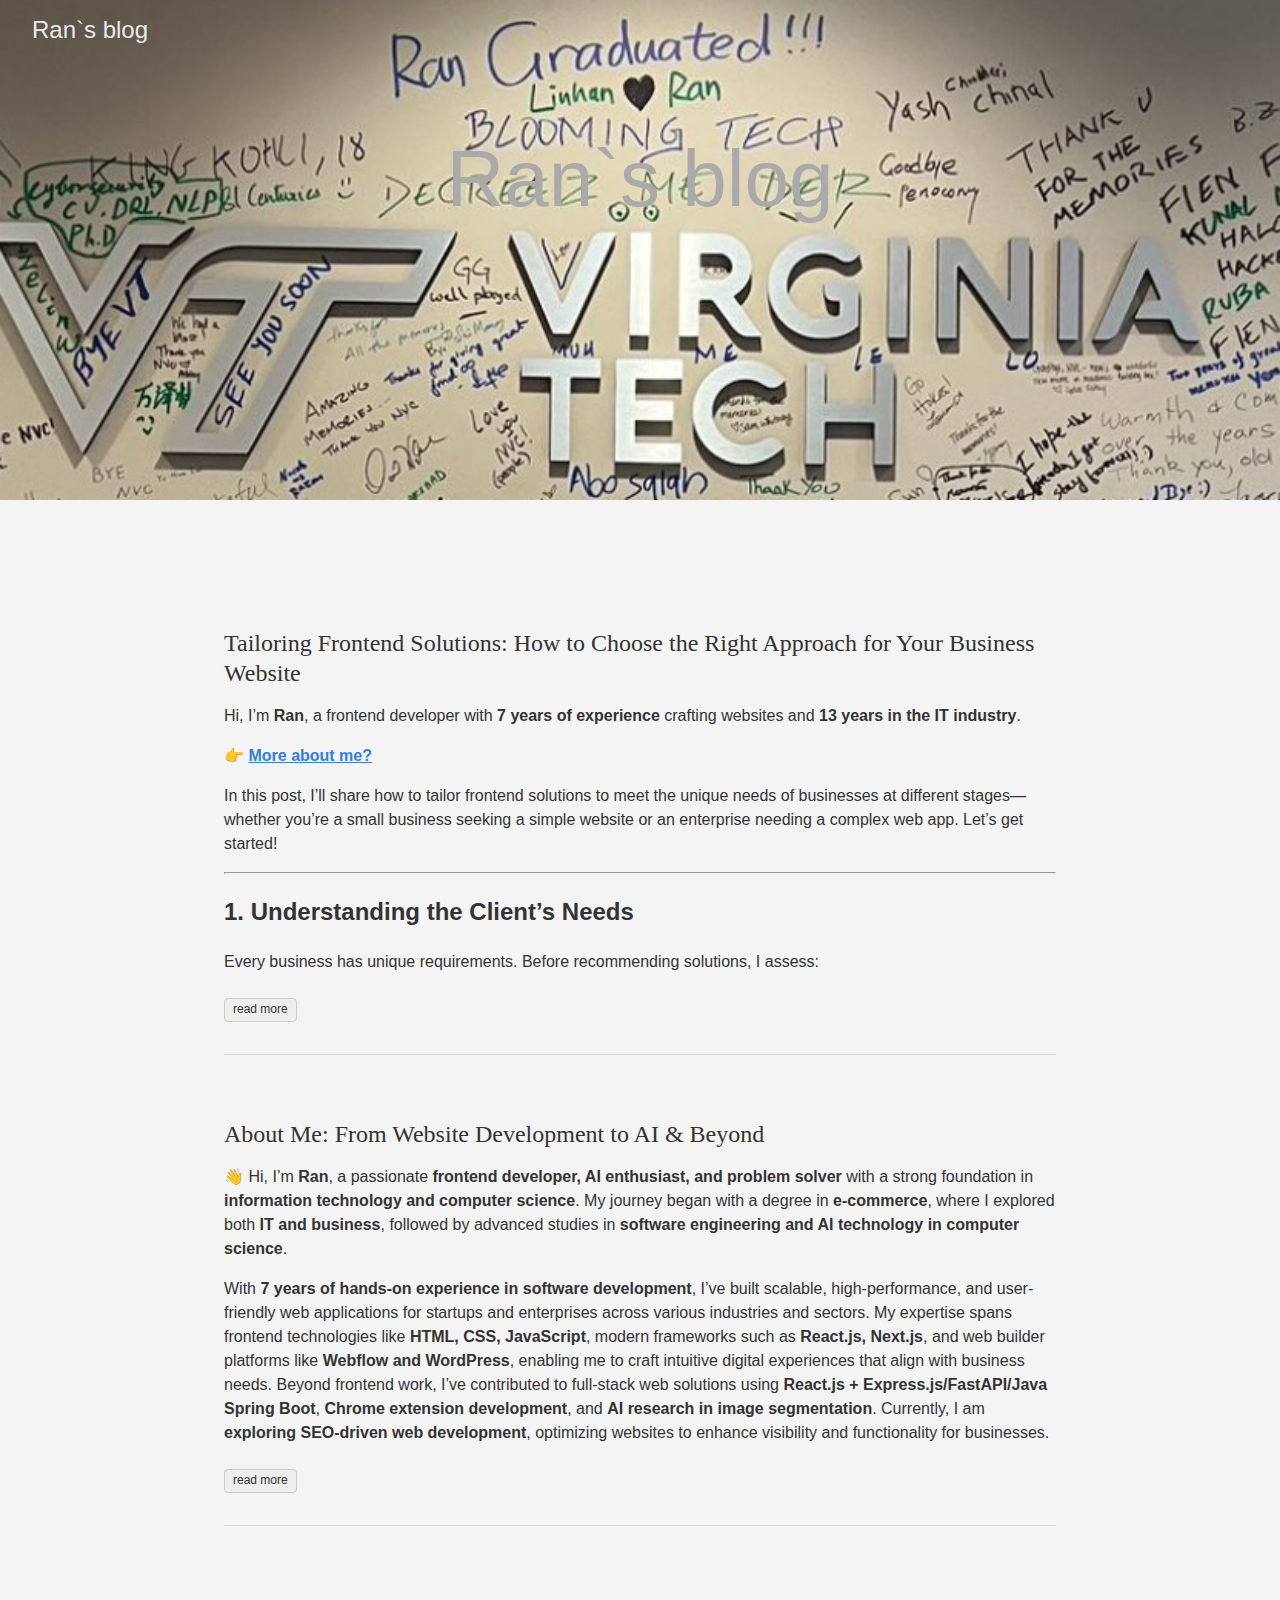
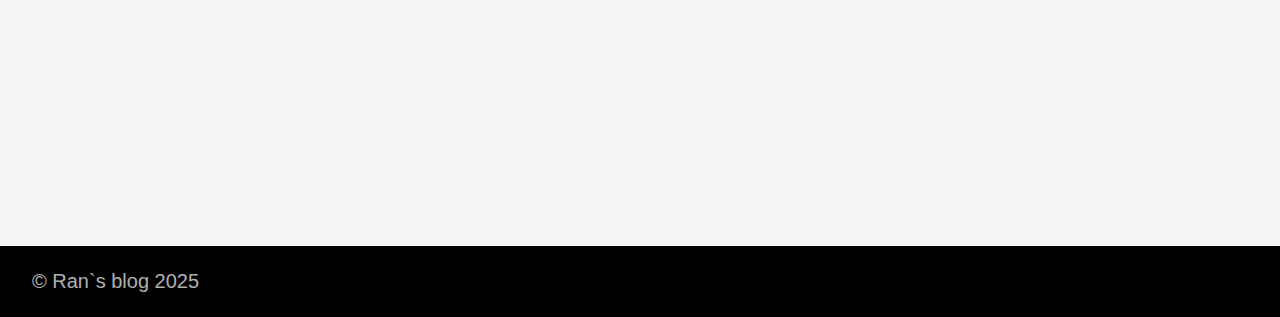
==== index.html @ c4b2dce6 "Deploy Hugo site" ====
<!DOCTYPE html>
<html lang="en-us">
  <head>
    <meta charset="utf-8">
    <meta http-equiv="X-UA-Compatible" content="IE=edge,chrome=1">
    
    <title>Ran`s blog</title>
    <meta name="viewport" content="width=device-width,minimum-scale=1">
    <meta name="description" content="">
    <meta name="generator" content="Hugo 0.140.1">
    
    
    
      <meta name="robots" content="index, follow">
    
    

    
<link rel="stylesheet" href="/ananke/css/main.min.d05fb5f317fcf33b3a52936399bdf6f47dc776516e1692e412ec7d76f4a5faa2.css" >




    

    
      

    

    
    
      <link href="/index.xml" rel="alternate" type="application/rss+xml" title="Ran`s blog" />
      <link href="/index.xml" rel="feed" type="application/rss+xml" title="Ran`s blog" />
      
    

    
      <link rel="canonical" href="https://roselv.github.io/">
    

    <meta property="og:url" content="https://roselv.github.io/">
  <meta property="og:site_name" content="Ran`s blog">
  <meta property="og:title" content="Ran`s blog">
  <meta property="og:locale" content="en_us">
  <meta property="og:type" content="website">

  <meta itemprop="name" content="Ran`s blog">
  <meta itemprop="datePublished" content="2025-02-15T14:53:54-05:00">
  <meta itemprop="dateModified" content="2025-02-15T14:53:54-05:00">
  <meta name="twitter:card" content="summary">
  <meta name="twitter:title" content="Ran`s blog">

      
    
	
  
<link rel="stylesheet" href="/css/mouse-trail.css">
<link rel="stylesheet" href="/css/custom.css">


  <script defer src="/js/mouse-trail.js"></script>
  </head><body class="ma0 avenir bg-near-white production">
    

  <header>
    <div class="pb3-m pb6-l bg-black">
      <nav class="pv3 ph3 ph4-ns" role="navigation">
  <div class="flex-l justify-between items-center center">
    <a href="/" class="f3 fw2 hover-white no-underline white-90 dib">
      
        Ran`s blog
      
    </a>
    <div class="flex-l items-center">
      

      
      <div class="ananke-socials"></div>

    </div>
  </div>
</nav>

      <div class="tc-l pv3 ph3 ph4-ns">
        <h1 class="f2 f-subheadline-l fw2 light-silver mb0 lh-title">
          Ran`s blog
        </h1>
        
      </div>
    </div>
  </header>


    <main class="pb7" role="main">
      
  <article class="cf ph3 ph5-l pv3 pv4-l f4 tc-l center measure-wide lh-copy mid-gray">
    
  </article>

  
  
  
  
  

  
    <div class="pa3 pa4-ns w-100 w-70-ns center">
      

      <section class="w-100 mw8">
        
        
          <div class="relative w-100 mb4">
            
<article class="bb b--black-10">
  <div class="db pv4 ph3 ph0-l no-underline dark-gray">
    <div class="flex flex-column flex-row-ns">
      
      <div class="blah w-100">
        <h1 class="f3 fw1 athelas mt0 lh-title">
          <a href="/posts/my-first-post/" class="color-inherit dim link">
            Tailoring Frontend Solutions: How to Choose the Right Approach for Your Business Website
            </a>
        </h1>
        <div class="f6 f5-l lh-copy nested-copy-line-height nested-links">
          <p>Hi, I’m <strong>Ran</strong>, a frontend developer with <strong>7 years of experience</strong> crafting websites and <strong>13 years in the IT industry</strong>.</p>
<p>👉  <strong><a href="/posts/myself-introduction/"><strong>More about me?</strong></a></strong></p>
<p>In this post, I’ll share how to tailor frontend solutions to meet the unique needs of businesses at different stages—whether you’re a small business seeking a simple website or an enterprise needing a complex web app. Let’s get started!</p>
<hr>
<h2 id="1-understanding-the-clients-needs"><strong>1. Understanding the Client’s Needs</strong></h2>
<p>Every business has unique requirements. Before recommending solutions, I assess:</p>
        </div>
        <a href="/posts/my-first-post/" class="ba b--moon-gray bg-light-gray br2 color-inherit dib f7 hover-bg-moon-gray link mt2 ph2 pv1">read more</a>
      </div>
    </div>
  </div>
</article>

          </div>
        
          <div class="relative w-100 mb4">
            
<article class="bb b--black-10">
  <div class="db pv4 ph3 ph0-l no-underline dark-gray">
    <div class="flex flex-column flex-row-ns">
      
      <div class="blah w-100">
        <h1 class="f3 fw1 athelas mt0 lh-title">
          <a href="/posts/myself-introduction/" class="color-inherit dim link">
            About Me: From Website Development to AI &amp; Beyond
            </a>
        </h1>
        <div class="f6 f5-l lh-copy nested-copy-line-height nested-links">
          <p>👋 Hi, I’m <strong>Ran</strong>, a passionate <strong>frontend developer, AI enthusiast, and problem solver</strong> with a strong foundation in <strong>information technology and computer science</strong>. My journey began with a degree in <strong>e-commerce</strong>, where I explored both <strong>IT and business</strong>, followed by advanced studies in <strong>software engineering and AI technology in computer science</strong>.</p>
<p>With <strong>7 years of hands-on experience in software development</strong>, I’ve built scalable, high-performance, and user-friendly web applications for startups and enterprises across various industries and sectors. My expertise spans frontend technologies like <strong>HTML, CSS, JavaScript</strong>, modern frameworks such as <strong>React.js, Next.js</strong>, and web builder platforms like <strong>Webflow and WordPress</strong>, enabling me to craft intuitive digital experiences that align with business needs. Beyond frontend work, I’ve contributed to full-stack web solutions using <strong>React.js + Express.js/FastAPI/Java Spring Boot</strong>, <strong>Chrome extension development</strong>, and <strong>AI research in image segmentation</strong>. Currently, I am <strong>exploring SEO-driven web development</strong>, optimizing websites to enhance visibility and functionality for businesses.</p>
        </div>
        <a href="/posts/myself-introduction/" class="ba b--moon-gray bg-light-gray br2 color-inherit dib f7 hover-bg-moon-gray link mt2 ph2 pv1">read more</a>
      </div>
    </div>
  </div>
</article>

          </div>
        
      </section>

      

    </div>
  


    </main>
    <footer class="bg-black bottom-0 w-100 pa3" role="contentinfo">
  <div class="flex justify-between">
  <a class="f4 fw4 hover-white no-underline white-70 dn dib-ns pv2 ph3" href="https://roselv.github.io/" >
    &copy;  Ran`s blog 2025 
  </a>
    <div><div class="ananke-socials"></div>
</div>
  </div>
</footer>

    <pointer-particles></pointer-particles> 

  </body>
</html>
---- css/custom.css ----
header .bg-black {
    background-image: url(/css/bk_image.jpeg) !important;
    width: 100%;
    height: 500px;
    background-size: cover;
    background-position: center; /* Center the image */
}
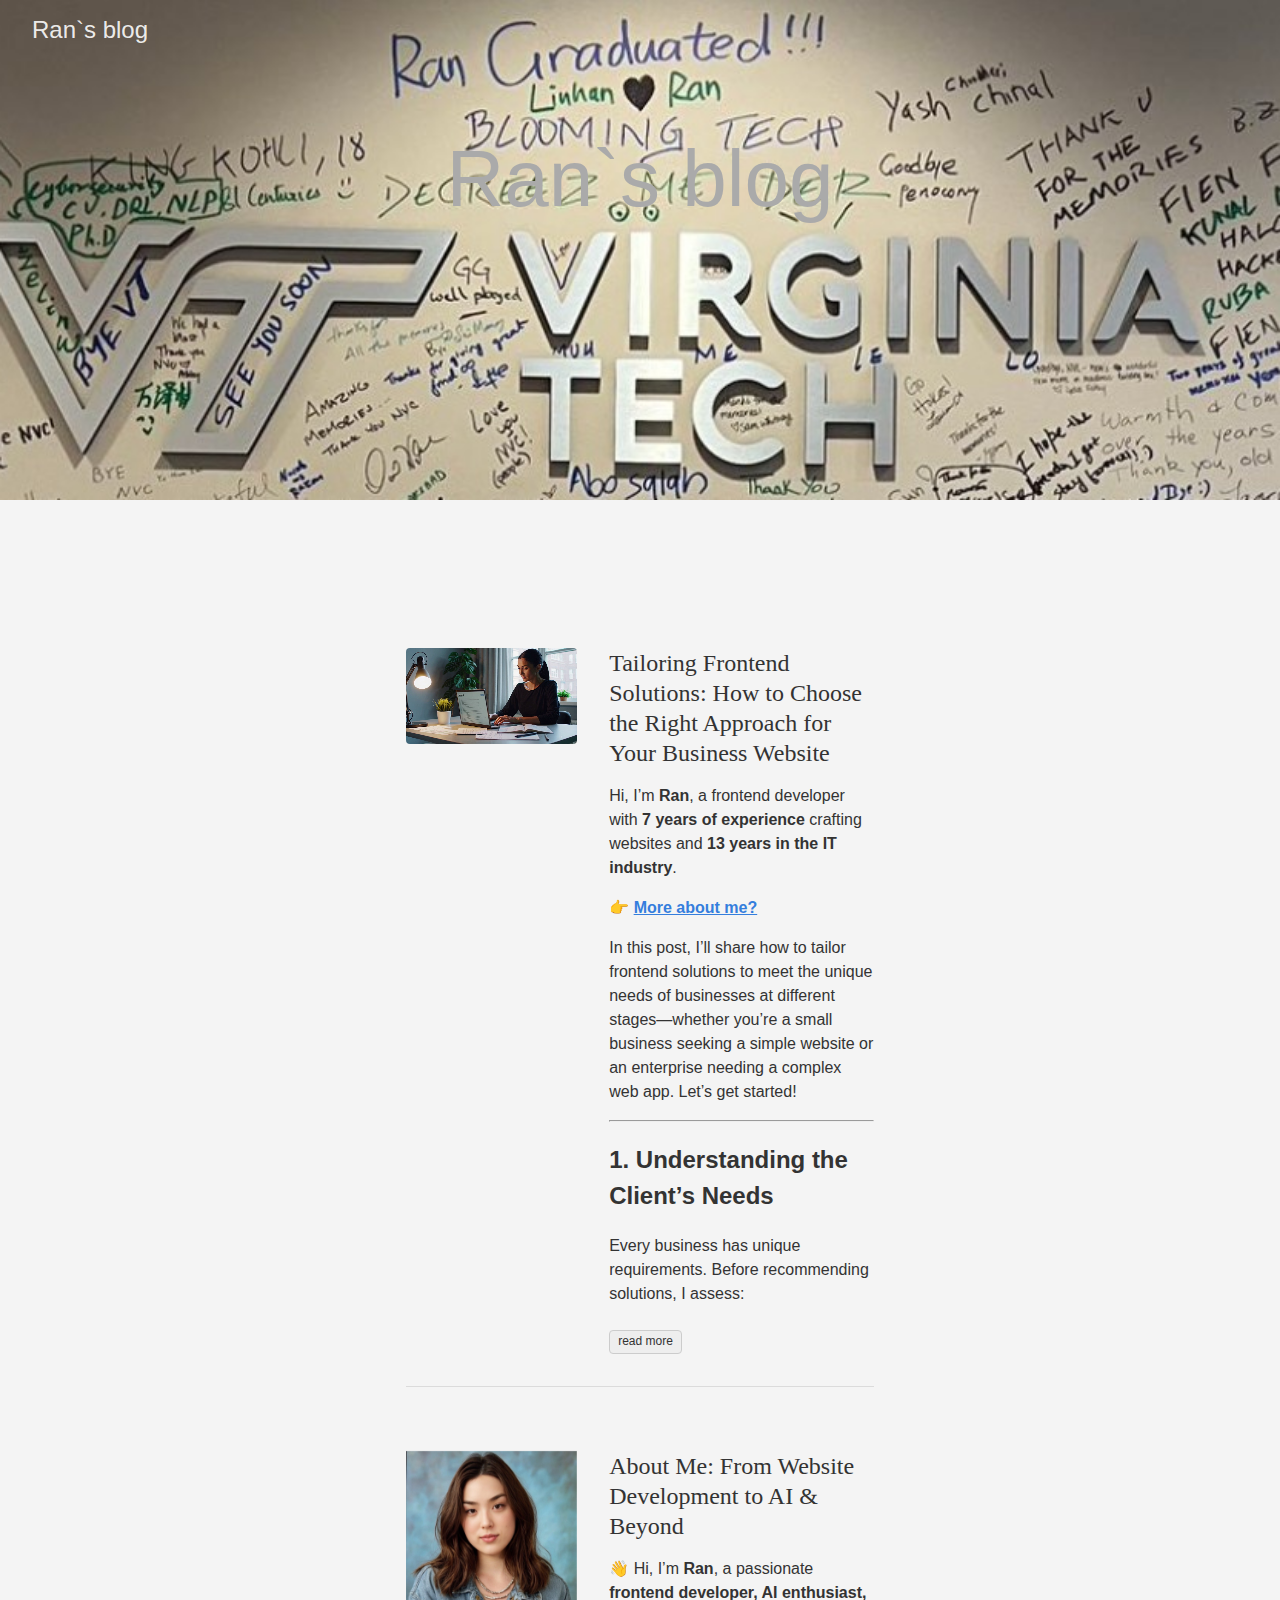
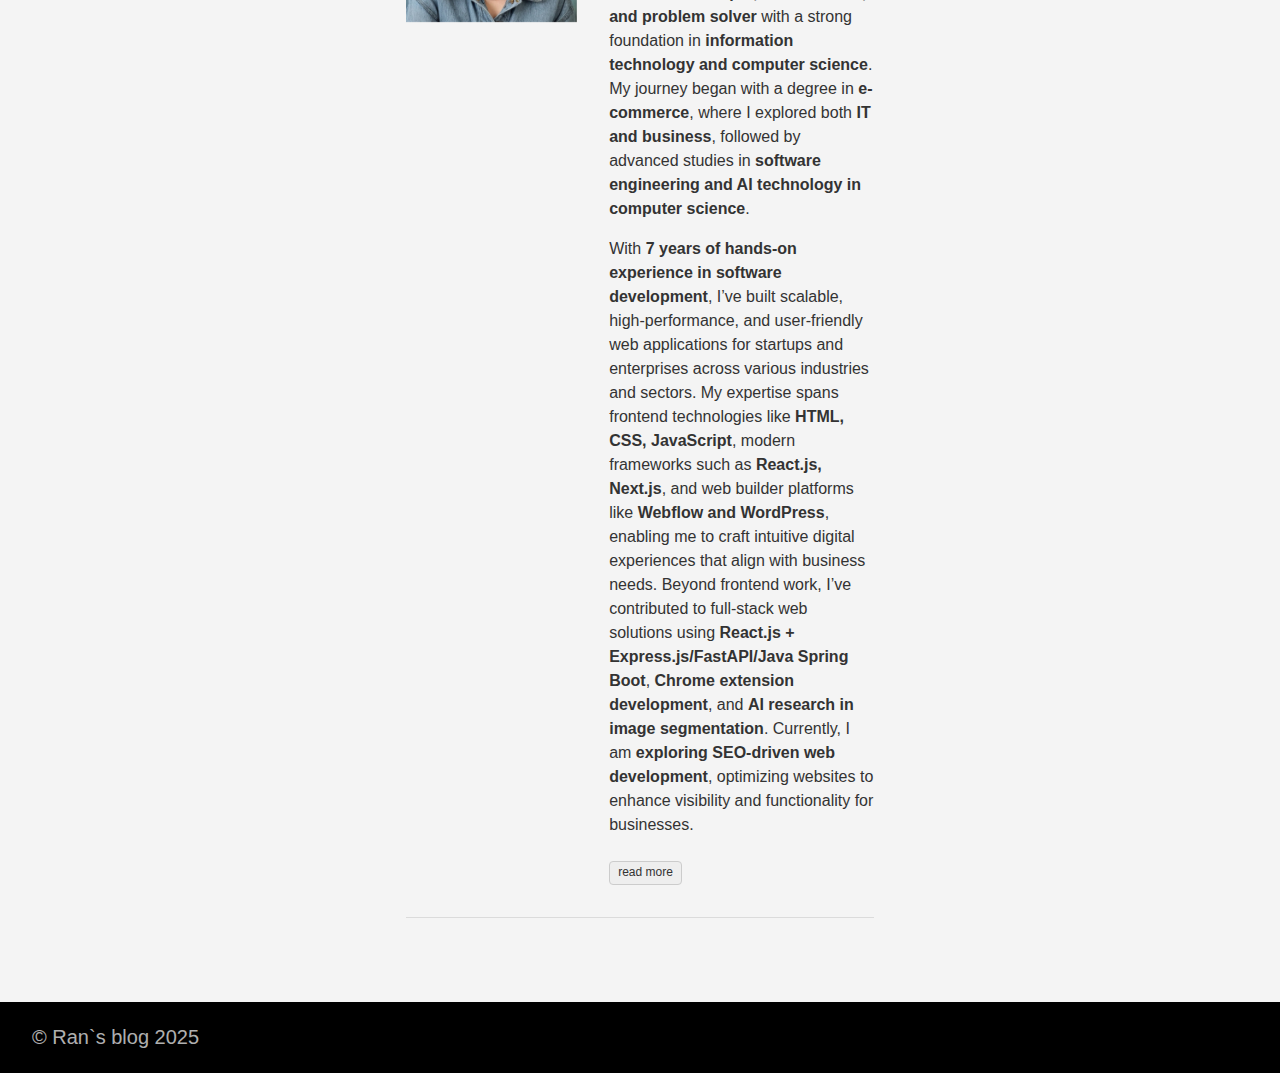
==== commit c3aee581: "change css" ====
--- a/index.html
+++ b/index.html
@@ -36,10 +36,10 @@
     
 
     
-      <link rel="canonical" href="https://roselv.github.io/">
-    
-
-    <meta property="og:url" content="https://roselv.github.io/">
+      <link rel="canonical" href="https://RoseLV.github.io/">
+    
+
+    <meta property="og:url" content="https://RoseLV.github.io/">
   <meta property="og:site_name" content="Ran`s blog">
   <meta property="og:title" content="Ran`s blog">
   <meta property="og:locale" content="en_us">
@@ -92,7 +92,7 @@
   </header>
 
 
-    <main class="pb7" role="main">
+    <main class="content" role="main">
       
   <article class="cf ph3 ph5-l pv3 pv4-l f4 tc-l center measure-wide lh-copy mid-gray">
     
@@ -113,15 +113,30 @@
         
           <div class="relative w-100 mb4">
             
+
+
 <article class="bb b--black-10">
   <div class="db pv4 ph3 ph0-l no-underline dark-gray">
     <div class="flex flex-column flex-row-ns">
       
-      <div class="blah w-100">
+      
+        <div class="pr3-ns mb4 mb0-ns w-100 w-40-ns">
+          <a href="/posts/my-first-post/" class="db grow">
+            
+              <video class="db w-100 br2" autoplay loop muted playsinline>
+                <source src="/images/Frontend_blog.mp4" type="video/mp4">
+              </video>
+            
+          </a>
+        </div>
+      
+      
+      
+      <div class="blah w-100 w-60-ns pl3-ns">
         <h1 class="f3 fw1 athelas mt0 lh-title">
           <a href="/posts/my-first-post/" class="color-inherit dim link">
             Tailoring Frontend Solutions: How to Choose the Right Approach for Your Business Website
-            </a>
+          </a>
         </h1>
         <div class="f6 f5-l lh-copy nested-copy-line-height nested-links">
           <p>Hi, I’m <strong>Ran</strong>, a frontend developer with <strong>7 years of experience</strong> crafting websites and <strong>13 years in the IT industry</strong>.</p>
@@ -131,8 +146,11 @@
 <h2 id="1-understanding-the-clients-needs"><strong>1. Understanding the Client’s Needs</strong></h2>
 <p>Every business has unique requirements. Before recommending solutions, I assess:</p>
         </div>
-        <a href="/posts/my-first-post/" class="ba b--moon-gray bg-light-gray br2 color-inherit dib f7 hover-bg-moon-gray link mt2 ph2 pv1">read more</a>
+        <a href="/posts/my-first-post/" class="ba b--moon-gray bg-light-gray br2 color-inherit dib f7 hover-bg-moon-gray link mt2 ph2 pv1">
+          read more
+        </a>
       </div>
+      
     </div>
   </div>
 </article>
@@ -141,22 +159,35 @@
         
           <div class="relative w-100 mb4">
             
+
+
 <article class="bb b--black-10">
   <div class="db pv4 ph3 ph0-l no-underline dark-gray">
     <div class="flex flex-column flex-row-ns">
       
-      <div class="blah w-100">
+      
+        <div class="pr3-ns mb4 mb0-ns w-100 w-40-ns">
+          <a href="/posts/myself-introduction/" class="db grow">
+            <img src="https://RoseLV.github.io/images/profile.jpeg" class="img" alt="image from About Me: From Website Development to AI &amp; Beyond">
+          </a>
+        </div>
+      
+      
+      <div class="blah w-100 w-60-ns pl3-ns">
         <h1 class="f3 fw1 athelas mt0 lh-title">
           <a href="/posts/myself-introduction/" class="color-inherit dim link">
             About Me: From Website Development to AI &amp; Beyond
-            </a>
+          </a>
         </h1>
         <div class="f6 f5-l lh-copy nested-copy-line-height nested-links">
           <p>👋 Hi, I’m <strong>Ran</strong>, a passionate <strong>frontend developer, AI enthusiast, and problem solver</strong> with a strong foundation in <strong>information technology and computer science</strong>. My journey began with a degree in <strong>e-commerce</strong>, where I explored both <strong>IT and business</strong>, followed by advanced studies in <strong>software engineering and AI technology in computer science</strong>.</p>
 <p>With <strong>7 years of hands-on experience in software development</strong>, I’ve built scalable, high-performance, and user-friendly web applications for startups and enterprises across various industries and sectors. My expertise spans frontend technologies like <strong>HTML, CSS, JavaScript</strong>, modern frameworks such as <strong>React.js, Next.js</strong>, and web builder platforms like <strong>Webflow and WordPress</strong>, enabling me to craft intuitive digital experiences that align with business needs. Beyond frontend work, I’ve contributed to full-stack web solutions using <strong>React.js + Express.js/FastAPI/Java Spring Boot</strong>, <strong>Chrome extension development</strong>, and <strong>AI research in image segmentation</strong>. Currently, I am <strong>exploring SEO-driven web development</strong>, optimizing websites to enhance visibility and functionality for businesses.</p>
         </div>
-        <a href="/posts/myself-introduction/" class="ba b--moon-gray bg-light-gray br2 color-inherit dib f7 hover-bg-moon-gray link mt2 ph2 pv1">read more</a>
+        <a href="/posts/myself-introduction/" class="ba b--moon-gray bg-light-gray br2 color-inherit dib f7 hover-bg-moon-gray link mt2 ph2 pv1">
+          read more
+        </a>
       </div>
+      
     </div>
   </div>
 </article>
@@ -169,12 +200,11 @@
 
     </div>
   
-
 
     </main>
     <footer class="bg-black bottom-0 w-100 pa3" role="contentinfo">
   <div class="flex justify-between">
-  <a class="f4 fw4 hover-white no-underline white-70 dn dib-ns pv2 ph3" href="https://roselv.github.io/" >
+  <a class="f4 fw4 hover-white no-underline white-70 dn dib-ns pv2 ph3" href="https://RoseLV.github.io/" >
     &copy;  Ran`s blog 2025 
   </a>
     <div><div class="ananke-socials"></div>
--- a/css/custom.css
+++ b/css/custom.css
@@ -1,7 +1,13 @@
 header .bg-black {
-    background-image: url(/css/bk_image.jpeg) !important;
-    width: 100%;
-    height: 500px;
-    background-size: cover;
-    background-position: center; /* Center the image */
-}+  background-image: url(/css/bk_image.jpeg) !important;
+  width: 100%;
+  height: 500px;
+  background-size: cover;
+  background-position: center; /* Center the image */
+}
+.content {
+  max-width: 800px; /* 限制最大宽度，避免内容过长 */
+  margin: 0 auto; /* 居中对齐 */
+  padding: 20px; /* 适当增加内边距，提高可读性 */
+  text-align: left; /* 保持文本左对齐 */
+}
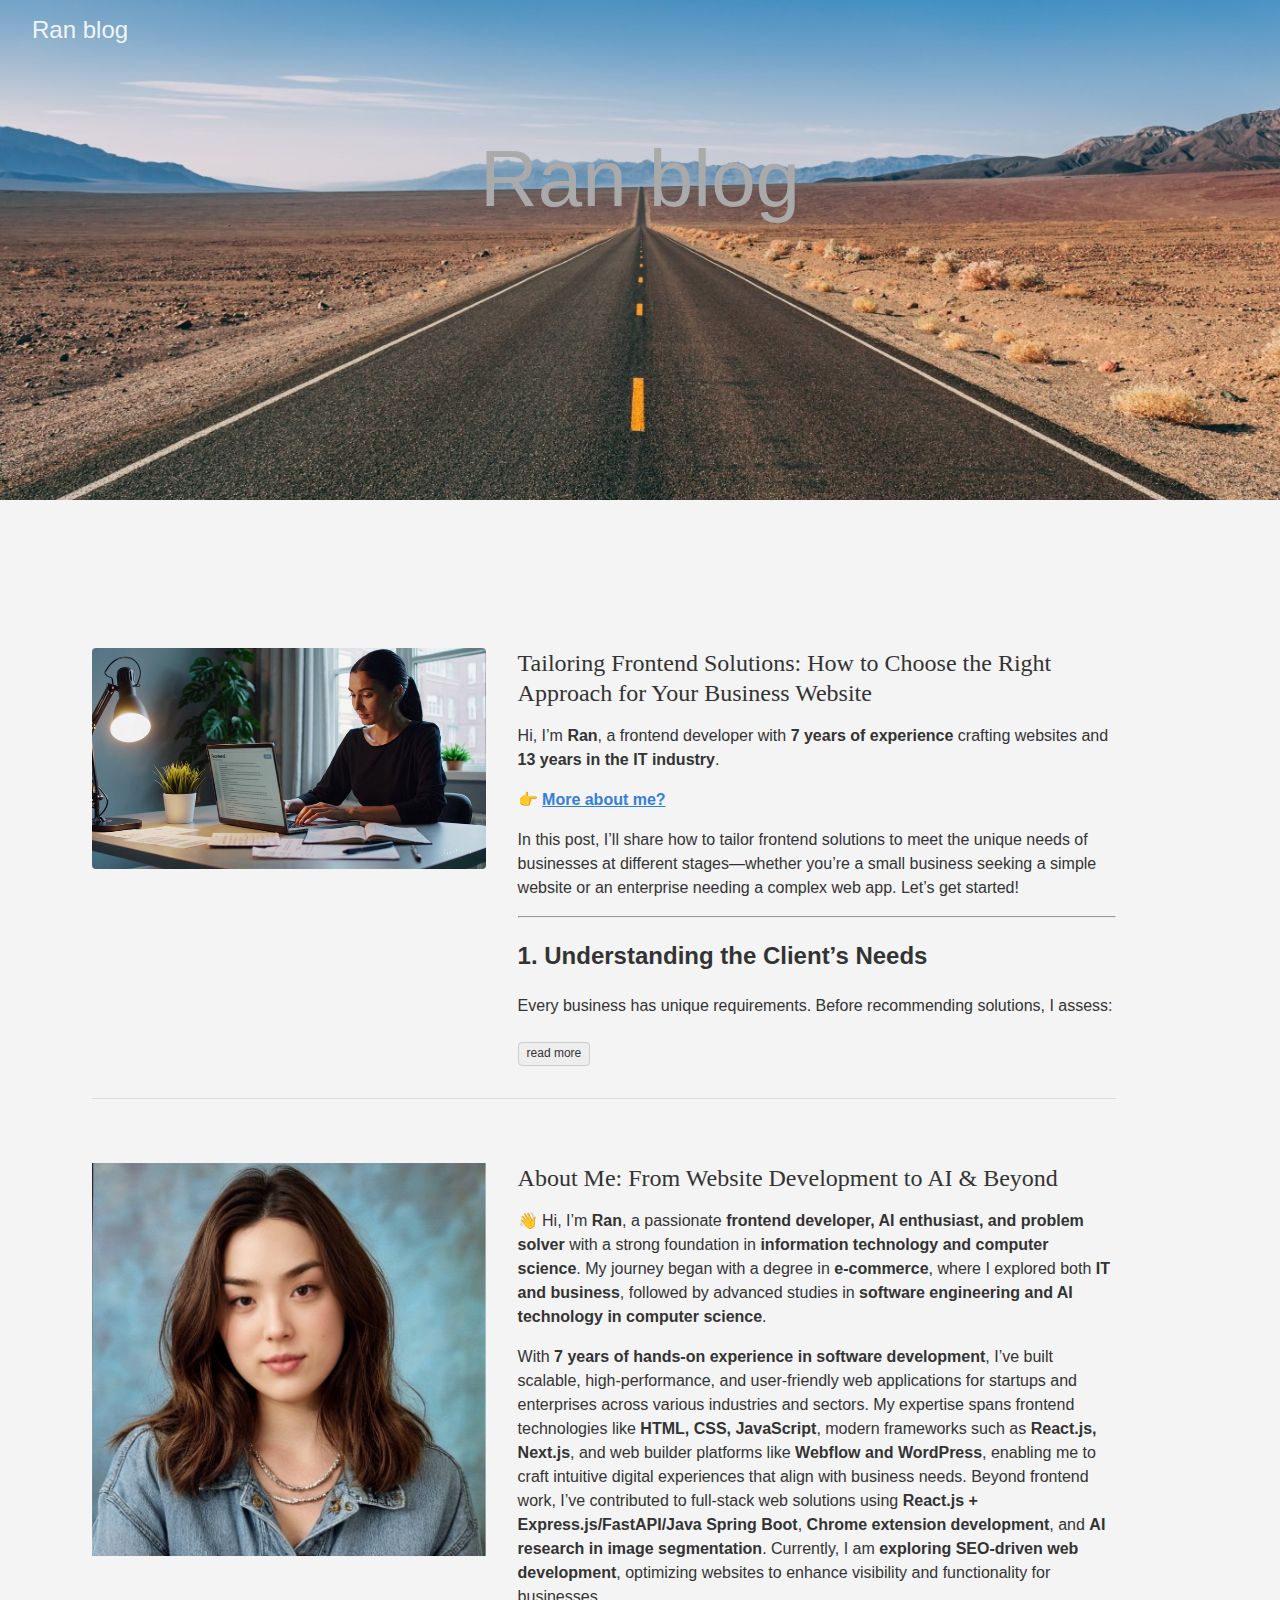
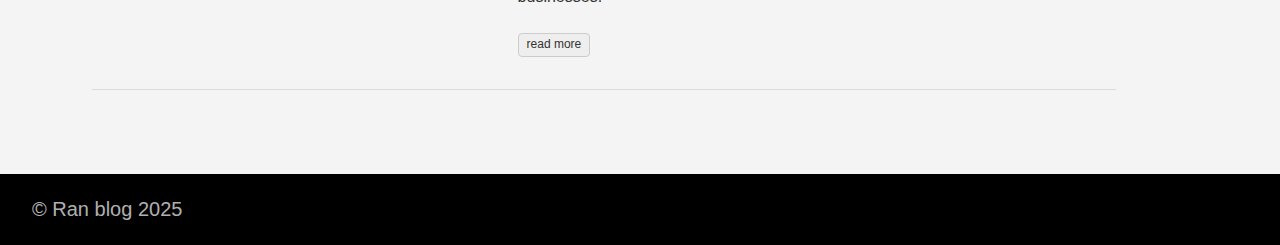
==== commit ff98f95d: "change hero image&width" ====
--- a/index.html
+++ b/index.html
@@ -4,7 +4,7 @@
     <meta charset="utf-8">
     <meta http-equiv="X-UA-Compatible" content="IE=edge,chrome=1">
     
-    <title>Ran`s blog</title>
+    <title>Ran blog</title>
     <meta name="viewport" content="width=device-width,minimum-scale=1">
     <meta name="description" content="">
     <meta name="generator" content="Hugo 0.140.1">
@@ -30,8 +30,8 @@
 
     
     
-      <link href="/index.xml" rel="alternate" type="application/rss+xml" title="Ran`s blog" />
-      <link href="/index.xml" rel="feed" type="application/rss+xml" title="Ran`s blog" />
+      <link href="/index.xml" rel="alternate" type="application/rss+xml" title="Ran blog" />
+      <link href="/index.xml" rel="feed" type="application/rss+xml" title="Ran blog" />
       
     
 
@@ -40,16 +40,16 @@
     
 
     <meta property="og:url" content="https://RoseLV.github.io/">
-  <meta property="og:site_name" content="Ran`s blog">
-  <meta property="og:title" content="Ran`s blog">
+  <meta property="og:site_name" content="Ran blog">
+  <meta property="og:title" content="Ran blog">
   <meta property="og:locale" content="en_us">
   <meta property="og:type" content="website">
 
-  <meta itemprop="name" content="Ran`s blog">
+  <meta itemprop="name" content="Ran blog">
   <meta itemprop="datePublished" content="2025-02-15T14:53:54-05:00">
   <meta itemprop="dateModified" content="2025-02-15T14:53:54-05:00">
   <meta name="twitter:card" content="summary">
-  <meta name="twitter:title" content="Ran`s blog">
+  <meta name="twitter:title" content="Ran blog">
 
       
     
@@ -58,7 +58,8 @@
 <link rel="stylesheet" href="/css/mouse-trail.css">
 <link rel="stylesheet" href="/css/custom.css">
 
-
+  
+  
   <script defer src="/js/mouse-trail.js"></script>
   </head><body class="ma0 avenir bg-near-white production">
     
@@ -69,7 +70,7 @@
   <div class="flex-l justify-between items-center center">
     <a href="/" class="f3 fw2 hover-white no-underline white-90 dib">
       
-        Ran`s blog
+        Ran blog
       
     </a>
     <div class="flex-l items-center">
@@ -84,7 +85,7 @@
 
       <div class="tc-l pv3 ph3 ph4-ns">
         <h1 class="f2 f-subheadline-l fw2 light-silver mb0 lh-title">
-          Ran`s blog
+          Ran blog
         </h1>
         
       </div>
@@ -105,7 +106,7 @@
   
 
   
-    <div class="pa3 pa4-ns w-100 w-70-ns center">
+    <div class="pa3 pa4-ns w-100 w-100-ns center">
       
 
       <section class="w-100 mw8">
@@ -205,7 +206,7 @@
     <footer class="bg-black bottom-0 w-100 pa3" role="contentinfo">
   <div class="flex justify-between">
   <a class="f4 fw4 hover-white no-underline white-70 dn dib-ns pv2 ph3" href="https://RoseLV.github.io/" >
-    &copy;  Ran`s blog 2025 
+    &copy;  Ran blog 2025 
   </a>
     <div><div class="ananke-socials"></div>
 </div>
--- a/css/custom.css
+++ b/css/custom.css
@@ -1,13 +1,18 @@
 header .bg-black {
-  background-image: url(/css/bk_image.jpeg) !important;
+  background-image: url(/images/bk_image_road.jpeg) !important;
   width: 100%;
   height: 500px;
   background-size: cover;
   background-position: center; /* Center the image */
 }
 .content {
-  max-width: 800px; /* 限制最大宽度，避免内容过长 */
+  /* max-width: 800px; 限制最大宽度，避免内容过长 */
+  width: 100%;
+  max-width: 1200px !important;
   margin: 0 auto; /* 居中对齐 */
   padding: 20px; /* 适当增加内边距，提高可读性 */
   text-align: left; /* 保持文本左对齐 */
 }
+.dib-ns {
+  display: inline-block !important;  /* Always visible */
+}
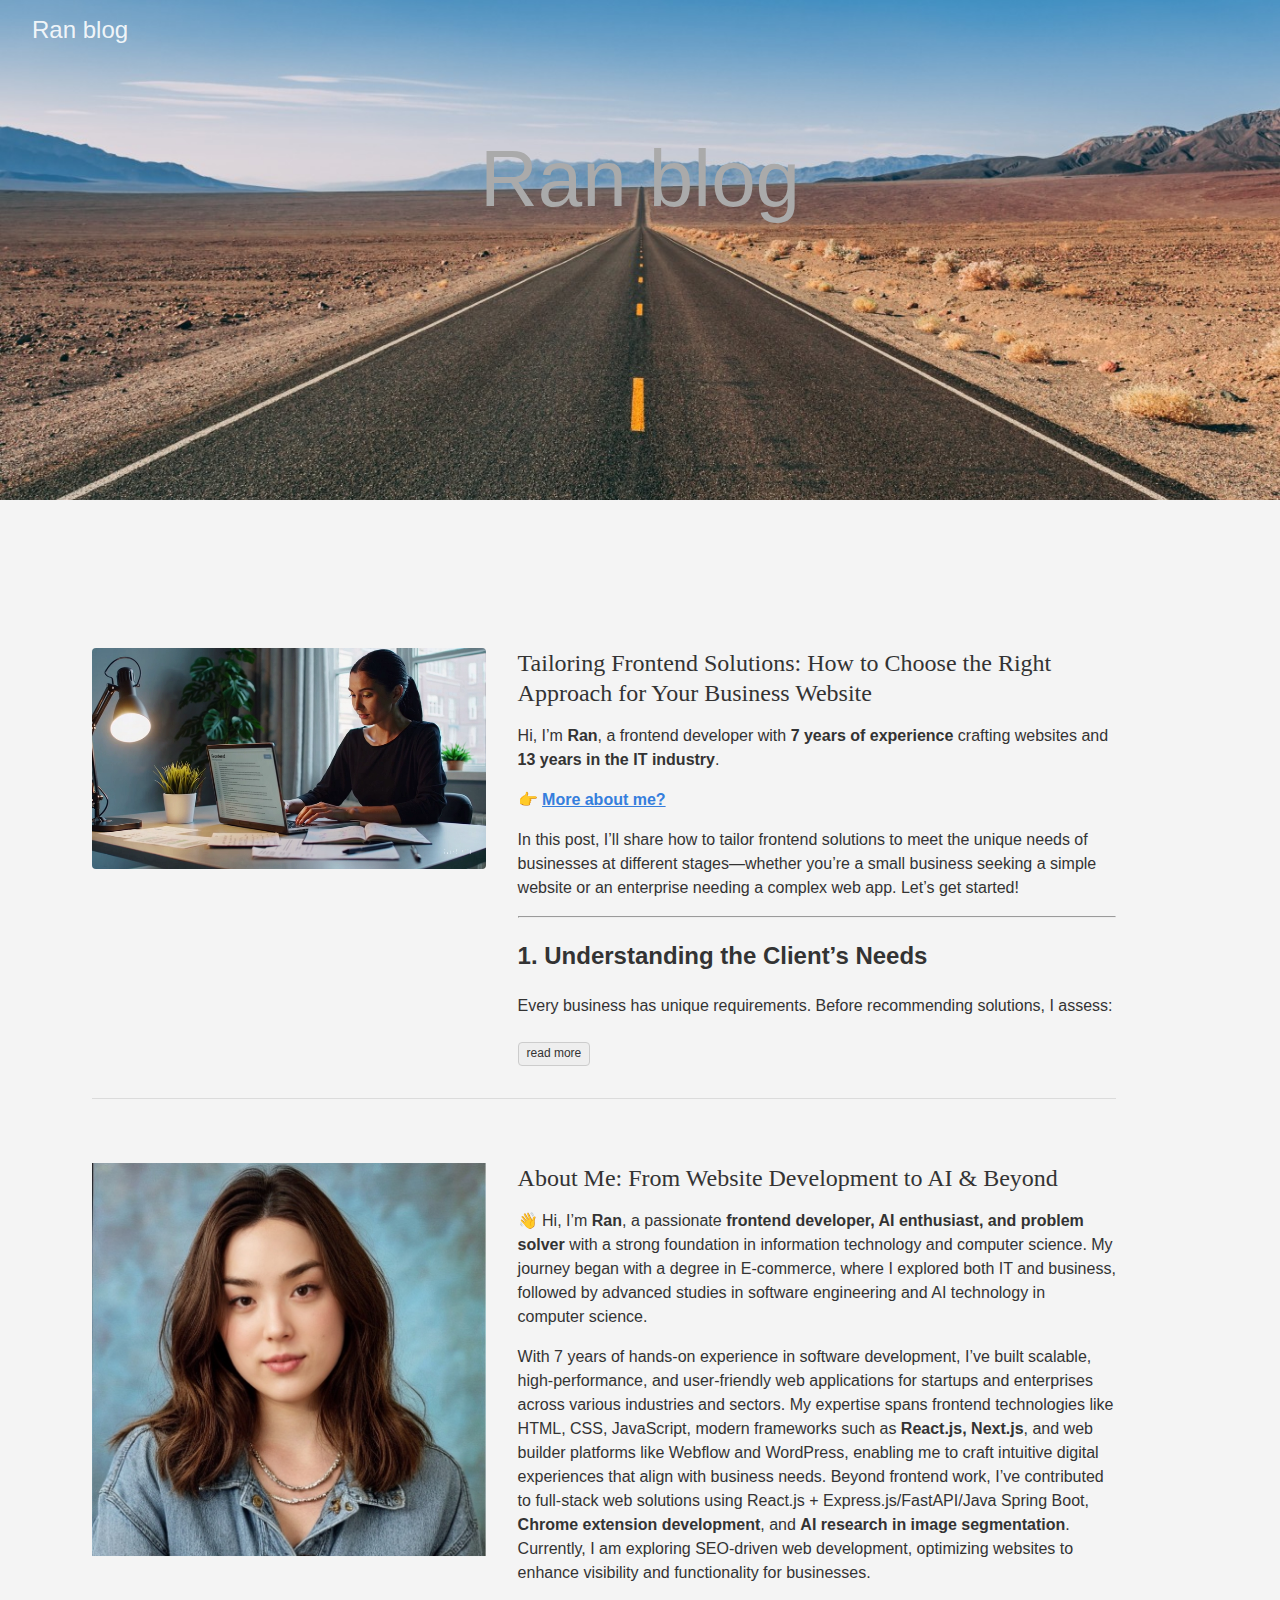
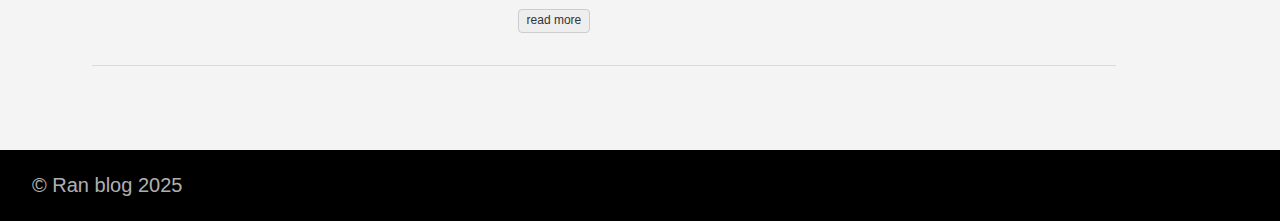
==== commit 969bfc4b: "clean cache" ====
--- a/index.html
+++ b/index.html
@@ -181,8 +181,8 @@
           </a>
         </h1>
         <div class="f6 f5-l lh-copy nested-copy-line-height nested-links">
-          <p>👋 Hi, I’m <strong>Ran</strong>, a passionate <strong>frontend developer, AI enthusiast, and problem solver</strong> with a strong foundation in <strong>information technology and computer science</strong>. My journey began with a degree in <strong>e-commerce</strong>, where I explored both <strong>IT and business</strong>, followed by advanced studies in <strong>software engineering and AI technology in computer science</strong>.</p>
-<p>With <strong>7 years of hands-on experience in software development</strong>, I’ve built scalable, high-performance, and user-friendly web applications for startups and enterprises across various industries and sectors. My expertise spans frontend technologies like <strong>HTML, CSS, JavaScript</strong>, modern frameworks such as <strong>React.js, Next.js</strong>, and web builder platforms like <strong>Webflow and WordPress</strong>, enabling me to craft intuitive digital experiences that align with business needs. Beyond frontend work, I’ve contributed to full-stack web solutions using <strong>React.js + Express.js/FastAPI/Java Spring Boot</strong>, <strong>Chrome extension development</strong>, and <strong>AI research in image segmentation</strong>. Currently, I am <strong>exploring SEO-driven web development</strong>, optimizing websites to enhance visibility and functionality for businesses.</p>
+          <p>👋 Hi, I’m <strong>Ran</strong>, a passionate <strong>frontend developer, AI enthusiast, and problem solver</strong> with a strong foundation in information technology and computer science. My journey began with a degree in E-commerce, where I explored both IT and business, followed by advanced studies in software engineering and AI technology in computer science.</p>
+<p>With 7 years of hands-on experience in software development, I’ve built scalable, high-performance, and user-friendly web applications for startups and enterprises across various industries and sectors. My expertise spans frontend technologies like HTML, CSS, JavaScript, modern frameworks such as <strong>React.js, Next.js</strong>, and web builder platforms like Webflow and WordPress, enabling me to craft intuitive digital experiences that align with business needs. Beyond frontend work, I’ve contributed to full-stack web solutions using React.js + Express.js/FastAPI/Java Spring Boot, <strong>Chrome extension development</strong>, and <strong>AI research in image segmentation</strong>. Currently, I am exploring SEO-driven web development, optimizing websites to enhance visibility and functionality for businesses.</p>
         </div>
         <a href="/posts/myself-introduction/" class="ba b--moon-gray bg-light-gray br2 color-inherit dib f7 hover-bg-moon-gray link mt2 ph2 pv1">
           read more
